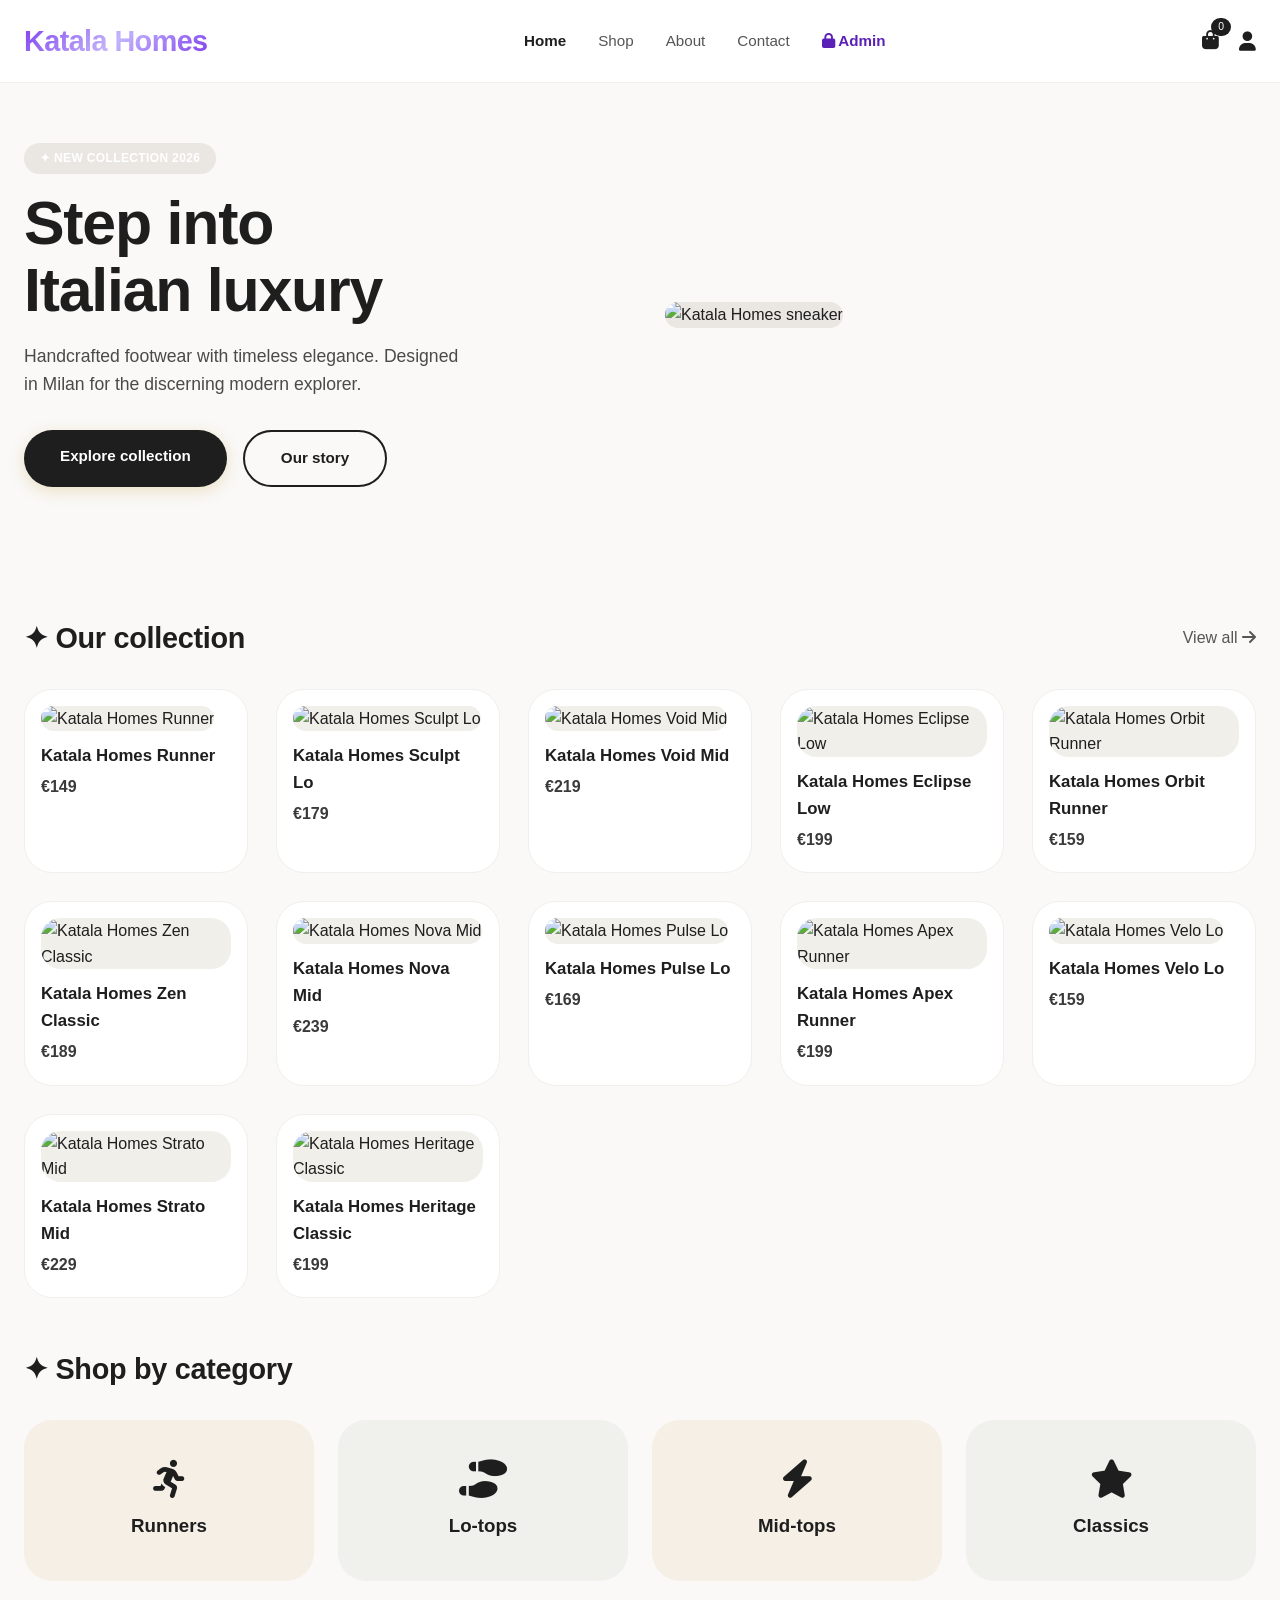
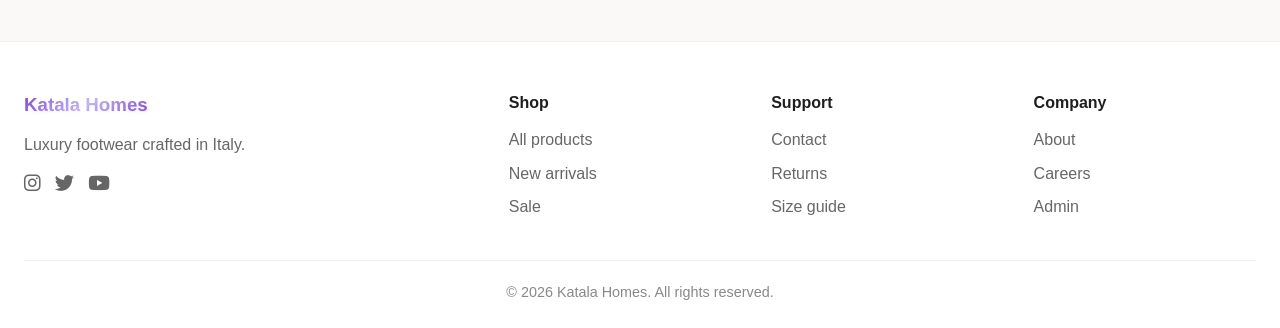
==== index.html @ b0ada4b9 "second commit" ====
<!DOCTYPE html>
<html lang="en">
<head>
    <meta charset="UTF-8" />
    <meta name="viewport" content="width=device-width, initial-scale=1.0" />
    <title>Katala Homes · Luxury Footwear</title>
    <link rel="stylesheet" href="css/style.css" />
    <link rel="stylesheet" href="css/responsive.css" />
    <link rel="stylesheet" href="https://cdnjs.cloudflare.com/ajax/libs/font-awesome/6.0.0-beta3/css/all.min.css" />
</head>
<body>
    <!-- HEADER -->
    <header class="header">
        <div class="container">
            <nav class="navbar">
                <div class="logo">
                    <a href="index.html">
                        
                        <span class="logo-text">Katala Homes</span>
                    </a>
                </div>
                <ul class="nav-links" id="navLinks">
                    <li><a href="index.html" class="active">Home</a></li>
                    <li><a href="products.html">Shop</a></li>
                    <li><a href="about.html">About</a></li>
                    <li><a href="contact.html">Contact</a></li>
                    <li><a href="admin/login.html" style="color: var(--gold-dark); font-weight: 600;"><i class="fas fa-lock"></i> Admin</a></li>
                </ul>
                <div class="nav-actions">
                    <a href="cart.html"><i class="fas fa-shopping-bag"></i> <span class="cart-count">0</span></a>
                    <i class="fas fa-user" id="userIcon"></i>
                    <i class="fas fa-bars" id="menuToggle"></i>
                </div>
            </nav>
        </div>
    </header>

    <!-- HERO -->
    <section class="hero">
        <div class="container hero-grid">
            <div class="hero-content">
                <span class="hero-badge">✦ NEW COLLECTION 2026</span>
                <h1>Step into <br />Italian luxury</h1>
                <p>Handcrafted footwear with timeless elegance. Designed in Milan for the discerning modern explorer.</p>
                <div class="hero-buttons">
                    <a href="products.html" class="btn btn-primary">Explore collection</a>
                    <a href="about.html" class="btn btn-outline">Our story</a>
                </div>
            </div>
            <div class="hero-image">
                <img src="https://images.unsplash.com/photo-1549298916-b41d501d3772?w=600&h=400&fit=crop" alt="Katala Homes sneaker" />
            </div>
        </div>
    </section>

    <!-- ALL PRODUCTS -->
    <section class="featured">
        <div class="container">
            <div class="section-header">
                <h2>✦ Our collection</h2>
                <a href="products.html" class="view-all">View all <i class="fas fa-arrow-right"></i></a>
            </div>
            <div class="product-grid" id="featuredGrid"></div>
        </div>
    </section>

    <!-- CATEGORIES -->
    <section class="categories">
        <div class="container">
            <div class="section-header">
                <h2>✦ Shop by category</h2>
            </div>
            <div class="category-grid">
                <div class="category-card" style="background: #f5efe6;"><i class="fas fa-running"></i><h3>Runners</h3></div>
                <div class="category-card" style="background: #f0f0ed;"><i class="fas fa-shoe-prints"></i><h3>Lo-tops</h3></div>
                <div class="category-card" style="background: #f5efe6;"><i class="fas fa-bolt"></i><h3>Mid-tops</h3></div>
                <div class="category-card" style="background: #f0f0ed;"><i class="fas fa-star"></i><h3>Classics</h3></div>
            </div>
        </div>
    </section>

    <!-- FOOTER -->
    <footer class="footer">
        <div class="container">
            <div class="footer-grid">
                <div class="footer-col">
                    <h3 style="display:flex;align-items:center;gap:8px;">
                        
                        <span style="background:var(--gold-gradient);-webkit-background-clip:text;-webkit-text-fill-color:transparent;font-weight:800;">Katala Homes</span>
                    </h3>
                    <p>Luxury footwear crafted in Italy.</p>
                    <div class="socials">
                        <a href="#"><i class="fab fa-instagram"></i></a>
                        <a href="#"><i class="fab fa-twitter"></i></a>
                        <a href="#"><i class="fab fa-youtube"></i></a>
                    </div>
                </div>
                <div class="footer-col"><h4>Shop</h4><a href="products.html">All products</a><a href="#">New arrivals</a><a href="#">Sale</a></div>
                <div class="footer-col"><h4>Support</h4><a href="contact.html">Contact</a><a href="#">Returns</a><a href="#">Size guide</a></div>
                <div class="footer-col"><h4>Company</h4><a href="about.html">About</a><a href="#">Careers</a><a href="admin/login.html">Admin</a></div>
            </div>
            <div class="footer-bottom"><p>&copy; 2026 Katala Homes. All rights reserved.</p></div>
        </div>
    </footer>

    <script src="js/app.js"></script>
    <script src="js/products.js"></script>
</body>
</html>
---- css/style.css ----
* {
    margin: 0;
    padding: 0;
    box-sizing: border-box;
}
/* Katala Homes Brand Colors */
:root {
    --gold: #7C3AED;
    --gold-light: #C4B5FD;
    --gold-dark: #5B21B6;
    --gold-gradient: linear-gradient(135deg, #7C3AED 0%, #C4B5FD 50%, #7C3AED 100%);
}

/* Katala Homes Logo Styling */
.logo a {
    font-size: 1.8rem;
    font-weight: 800;
    letter-spacing: -0.02em;
    text-decoration: none;
    display: flex;
    align-items: center;
    gap: 8px;
}

.logo-icon {
    display: inline-flex;
    align-items: center;
    justify-content: center;
    width: 42px;
    height: 42px;
    background: var(--gold-gradient);
    border-radius: 12px;
    color: white;
    font-weight: 900;
    font-size: 1.4rem;
    box-shadow: 0 4px 12px rgba(201, 168, 76, 0.3);
    transition: transform 0.3s ease;
}

.logo-icon:hover {
    transform: scale(1.05);
}

.logo-text {
    background: var(--gold-gradient);
    -webkit-background-clip: text;
    -webkit-text-fill-color: transparent;
    background-clip: text;
    font-weight: 800;
    letter-spacing: -0.02em;
}

.logo-text i {
    -webkit-text-fill-color: var(--gold);
    margin-right: 4px;
}

/* Gold accent for active nav links */
.nav-links a.active {
    color: var(--gold-dark);
    font-weight: 600;
}

.nav-links a:hover {
    color: var(--gold);
}

/* Gold buttons */
.btn-primary {
    background: var(--gold-gradient);
    color: white;
    border: none;
    box-shadow: 0 4px 16px rgba(201, 168, 76, 0.3);
}

.btn-primary:hover {
    background: var(--gold-dark);
    transform: translateY(-2px);
    box-shadow: 0 8px 24px rgba(201, 168, 76, 0.4);
}

.btn-outline {
    background: transparent;
    color: var(--gold-dark);
    border: 2px solid var(--gold);
}

.btn-outline:hover {
    background: var(--gold);
    color: white;
}

/* Gold hero badge */
.hero-badge {
    background: var(--gold-gradient);
    color: white;
    font-weight: 700;
}
body {
    font-family: 'Inter', -apple-system, BlinkMacSystemFont, 'Segoe UI', Roboto, sans-serif;
    background: #faf9f8;
    color: #1e1e1e;
    line-height: 1.6;
}

.container {
    max-width: 1280px;
    margin: 0 auto;
    padding: 0 24px;
}

/* Header */
.header {
    background: white;
    border-bottom: 1px solid #f0efed;
    position: sticky;
    top: 0;
    z-index: 100;
}

.navbar {
    display: flex;
    justify-content: space-between;
    align-items: center;
    padding: 18px 0;
    flex-wrap: wrap;
}

.logo a {
    font-size: 1.8rem;
    font-weight: 800;
    letter-spacing: -0.02em;
    color: #1e1e1e;
    text-decoration: none;
}

.logo i {
    margin-right: 6px;
}

.nav-links {
    display: flex;
    gap: 32px;
    list-style: none;
}

.nav-links a {
    text-decoration: none;
    color: #555;
    font-weight: 500;
    transition: 0.2s;
    font-size: 0.95rem;
}

.nav-links a:hover,
.nav-links a.active {
    color: #1e1e1e;
}

.nav-actions {
    display: flex;
    gap: 20px;
    font-size: 1.2rem;
    align-items: center;
}

.nav-actions a {
    color: #1e1e1e;
    text-decoration: none;
    position: relative;
}

.cart-count {
    background: #1e1e1e;
    color: white;
    font-size: 0.65rem;
    padding: 1px 7px;
    border-radius: 20px;
    position: absolute;
    top: -8px;
    right: -12px;
}

#menuToggle {
    display: none;
    cursor: pointer;
}

/* Buttons */
.btn {
    display: inline-block;
    padding: 14px 36px;
    border-radius: 60px;
    font-weight: 600;
    text-decoration: none;
    border: none;
    cursor: pointer;
    transition: 0.25s;
    font-size: 0.95rem;
}

.btn-primary {
    background: #1e1e1e;
    color: white;
}

.btn-primary:hover {
    background: #3a3a3a;
    transform: translateY(-2px);
    box-shadow: 0 12px 24px -10px rgba(0,0,0,0.2);
}

.btn-outline {
    background: transparent;
    color: #1e1e1e;
    border: 2px solid #1e1e1e;
}

.btn-outline:hover {
    background: #1e1e1e;
    color: white;
}

/* Hero */
.hero {
    padding: 60px 0 80px;
}

.hero-grid {
    display: grid;
    grid-template-columns: 1fr 1fr;
    gap: 50px;
    align-items: center;
}

.hero-badge {
    display: inline-block;
    background: #eae7e2;
    padding: 6px 16px;
    border-radius: 40px;
    font-size: 0.75rem;
    font-weight: 600;
    letter-spacing: 0.03em;
    text-transform: uppercase;
    margin-bottom: 16px;
}

.hero-content h1 {
    font-size: 3.8rem;
    font-weight: 800;
    line-height: 1.1;
    letter-spacing: -0.02em;
    margin-bottom: 18px;
}

.hero-content p {
    color: #4a4a4a;
    font-size: 1.1rem;
    max-width: 440px;
    margin-bottom: 32px;
}

.hero-buttons {
    display: flex;
    gap: 16px;
    flex-wrap: wrap;
}

.hero-image img {
    width: 100%;
    height: auto;
    border-radius: 40px;
    background: #eae7e2;
}

/* Product Grid */
.section-header {
    display: flex;
    justify-content: space-between;
    align-items: center;
    margin: 48px 0 28px;
}

.section-header h2 {
    font-size: 1.8rem;
    font-weight: 700;
    letter-spacing: -0.01em;
}

.view-all {
    color: #555;
    text-decoration: none;
    font-weight: 500;
    transition: 0.2s;
}

.view-all:hover {
    color: #1e1e1e;
}

.product-grid {
    display: grid;
    grid-template-columns: repeat(auto-fill, minmax(220px, 1fr));
    gap: 28px;
    margin-bottom: 40px;
}
.product-card {
    background: white;
    border-radius: 28px;
    padding: 16px 16px 20px;
    border: 1px solid #f0efed;
    transition: 0.25s ease;
    text-decoration: none;
    color: inherit;
    display: block;
}

.product-card:hover {
    transform: translateY(-8px);
    box-shadow: 0 24px 40px -12px rgba(0,0,0,0.12);
    border-color: #ddd;
}

.product-card img {
    width: 100%;
    aspect-ratio: 1/1;
    object-fit: cover;
    border-radius: 20px;
    background: #f1efe9;
}

.product-card .product-name {
    font-weight: 700;
    font-size: 1.05rem;
    margin-top: 12px;
}

.product-card .product-price {
    color: #3a3a3a;
    font-weight: 600;
    margin-top: 4px;
}

/* Categories */
.category-grid {
    display: grid;
    grid-template-columns: repeat(auto-fit, minmax(180px, 1fr));
    gap: 24px;
    margin-bottom: 60px;
}

.category-card {
    padding: 40px 20px;
    border-radius: 28px;
    text-align: center;
    transition: 0.25s;
    cursor: pointer;
}

.category-card:hover {
    transform: translateY(-4px);
    box-shadow: 0 12px 24px -8px rgba(0,0,0,0.1);
}

.category-card i {
    font-size: 2.4rem;
    margin-bottom: 12px;
}

.category-card h3 {
    font-weight: 600;
}

/* Page Header */
.page-header {
    padding: 40px 0 20px;
    background: white;
    border-bottom: 1px solid #f0efed;
}

.page-header h1 {
    font-size: 2.4rem;
    font-weight: 700;
}

.page-header p {
    color: #666;
}

/* Products Page */
.filter-bar {
    display: flex;
    justify-content: space-between;
    align-items: center;
    flex-wrap: wrap;
    gap: 16px;
    padding: 20px 0;
}

.filter-group {
    display: flex;
    gap: 12px;
}

.filter-group select {
    padding: 10px 20px;
    border: 1px solid #ddd;
    border-radius: 60px;
    background: white;
    font-family: inherit;
    cursor: pointer;
}

.product-count {
    color: #666;
    font-weight: 500;
}

/* Product Detail */
.product-detail {
    padding: 40px 0 60px;
}

.product-detail-grid {
    display: grid;
    grid-template-columns: 1fr 1fr;
    gap: 50px;
}

.product-detail-image img {
    width: 100%;
    border-radius: 40px;
    background: #eae7e2;
}

.product-detail-info h1 {
    font-size: 2.8rem;
    font-weight: 700;
    letter-spacing: -0.02em;
}

.product-detail-info .price {
    font-size: 2rem;
    font-weight: 700;
    margin: 16px 0 24px;
}

.product-detail-info .description {
    color: #4a4a4a;
    margin-bottom: 28px;
    max-width: 400px;
}

.size-selector {
    display: flex;
    gap: 10px;
    margin: 20px 0;
}

.size-selector button {
    padding: 10px 18px;
    border: 1px solid #ddd;
    border-radius: 60px;
    background: white;
    cursor: pointer;
    font-weight: 500;
}

.size-selector button:hover {
    border-color: #1e1e1e;
}

/* Cart Page */
.cart-page {
    padding: 40px 0 60px;
}

.cart-grid {
    display: grid;
    grid-template-columns: 2fr 1fr;
    gap: 40px;
}

.cart-items .empty-cart {
    padding: 40px 0;
    color: #666;
}

.cart-item {
    display: flex;
    gap: 20px;
    padding: 20px 0;
    border-bottom: 1px solid #f0efed;
}

.cart-item img {
    width: 80px;
    height: 80px;
    border-radius: 16px;
    background: #eae7e2;
}

.cart-item-info {
    flex: 1;
}

.cart-item-info h4 {
    font-weight: 600;
}

.cart-item-info .price {
    color: #666;
}

.cart-item-remove {
    color: #b33;
    cursor: pointer;
    background: none;
    border: none;
}

.cart-summary {
    background: white;
    padding: 24px;
    border-radius: 28px;
    border: 1px solid #f0efed;
    height: fit-content;
}

.cart-summary h3 {
    margin-bottom: 20px;
}

.summary-row {
    display: flex;
    justify-content: space-between;
    padding: 10px 0;
}

.summary-row.total {
    font-weight: 700;
    font-size: 1.2rem;
    border-top: 1px solid #ddd;
    margin-top: 10px;
    padding-top: 16px;
}

/* Checkout */
.checkout-page {
    padding: 40px 0 60px;
}

.checkout-grid {
    display: grid;
    grid-template-columns: 2fr 1fr;
    gap: 40px;
}

.checkout-form {
    background: white;
    padding: 32px;
    border-radius: 28px;
    border: 1px solid #f0efed;
}

.form-section {
    margin-bottom: 28px;
}

.form-section h3 {
    margin-bottom: 16px;
}

.form-row {
    display: grid;
    grid-template-columns: 1fr 1fr;
    gap: 12px;
}

.checkout-form input,
.checkout-form select,
.checkout-form textarea {
    width: 100%;
    padding: 12px 16px;
    border: 1px solid #ddd;
    border-radius: 60px;
    font-family: inherit;
    margin-bottom: 12px;
}

.checkout-form textarea {
    border-radius: 20px;
    resize: vertical;
}

.payment-options {
    display: flex;
    gap: 24px;
    margin: 12px 0;
}

.order-summary {
    background: white;
    padding: 24px;
    border-radius: 28px;
    border: 1px solid #f0efed;
    height: fit-content;
}

/* About Page */
.about-page {
    padding: 40px 0 60px;
}

.about-grid {
    display: grid;
    grid-template-columns: 1fr 1fr;
    gap: 50px;
    align-items: center;
}

.about-content h2 {
    font-size: 2rem;
    font-weight: 700;
    margin-bottom: 16px;
}

.about-content p {
    color: #4a4a4a;
    margin-bottom: 16px;
}

.stats {
    display: grid;
    grid-template-columns: repeat(3, 1fr);
    gap: 20px;
    margin-top: 24px;
}

.stats div span {
    font-size: 1.8rem;
    font-weight: 700;
    display: block;
}

.stats div p {
    color: #888;
    font-size: 0.9rem;
    margin-top: 4px;
}

.about-image img {
    width: 100%;
    border-radius: 40px;
    background: #eae7e2;
}

/* Contact Page */
.contact-page {
    padding: 40px 0 60px;
}

.contact-grid {
    display: grid;
    grid-template-columns: 1fr 2fr;
    gap: 40px;
}

.contact-info h3 {
    font-size: 1.4rem;
    margin-bottom: 20px;
}

.contact-item {
    display: flex;
    align-items: center;
    gap: 14px;
    margin-bottom: 16px;
}

.contact-item i {
    width: 20px;
    color: #1e1e1e;
}

.contact-form {
    background: white;
    padding: 32px;
    border-radius: 28px;
    border: 1px solid #f0efed;
}

.contact-form input,
.contact-form textarea {
    width: 100%;
    padding: 12px 16px;
    border: 1px solid #ddd;
    border-radius: 60px;
    font-family: inherit;
    margin-bottom: 12px;
}

.contact-form textarea {
    border-radius: 20px;
    resize: vertical;
}

/* Footer */
.footer {
    background: white;
    border-top: 1px solid #f0efed;
    padding: 48px 0 24px;
    margin-top: 40px;
}

.footer-grid {
    display: grid;
    grid-template-columns: 2fr 1fr 1fr 1fr;
    gap: 40px;
    margin-bottom: 32px;
}

.footer-col h3,
.footer-col h4 {
    margin-bottom: 12px;
}

.footer-col p {
    color: #666;
    margin-bottom: 12px;
}

.footer-col a {
    display: block;
    color: #666;
    text-decoration: none;
    margin-bottom: 8px;
    transition: 0.2s;
}

.footer-col a:hover {
    color: #1e1e1e;
}

.socials {
    display: flex;
    gap: 14px;
}

.socials a {
    color: #666;
    font-size: 1.2rem;
}

.footer-bottom {
    border-top: 1px solid #f0efed;
    padding-top: 20px;
    text-align: center;
    color: #888;
    font-size: 0.9rem;
}


@media (min-width: 1400px) {
    .product-grid {
        grid-template-columns: repeat(4, 1fr);
    }
}

@media (max-width: 1024px) {
    .product-grid {
        grid-template-columns: repeat(3, 1fr);
    }
}

@media (max-width: 768px) {
    .product-grid {
        grid-template-columns: repeat(2, 1fr);
        gap: 16px;
    }
}

@media (max-width: 480px) {
    .product-grid {
        grid-template-columns: repeat(2, 1fr);
        gap: 12px;
    }
}
---- css/responsive.css ----
/* Tablet */
@media (max-width: 1024px) {
    .hero-grid {
        grid-template-columns: 1fr;
    }
    .hero-content h1 {
        font-size: 2.8rem;
    }
    .product-detail-grid {
        grid-template-columns: 1fr;
    }
    .about-grid {
        grid-template-columns: 1fr;
    }
    .contact-grid {
        grid-template-columns: 1fr;
    }
    .cart-grid {
        grid-template-columns: 1fr;
    }
    .checkout-grid {
        grid-template-columns: 1fr;
    }
    .admin-content-grid {
        grid-template-columns: 1fr;
    }
    .footer-grid {
        grid-template-columns: 1fr 1fr;
    }
}

/* Mobile */
@media (max-width: 768px) {
    .nav-links {
        display: none;
        flex-direction: column;
        width: 100%;
        padding: 16px 0;
        gap: 12px;
    }
    .nav-links.open {
        display: flex;
    }
    #menuToggle {
        display: block;
    }
    .hero-content h1 {
        font-size: 2.2rem;
    }
    .hero-buttons {
        flex-direction: column;
    }
    .hero-buttons .btn {
        text-align: center;
    }
    .product-grid {
        grid-template-columns: repeat(auto-fill, minmax(160px, 1fr));
        gap: 16px;
    }
    .category-grid {
        grid-template-columns: 1fr 1fr;
    }
    .stats {
        grid-template-columns: 1fr;
    }
    .admin-sidebar {
        width: 60px;
        padding: 16px 8px;
    }
    .admin-sidebar .admin-brand span {
        display: none;
    }
    .admin-sidebar .admin-nav a span {
        display: none;
    }
    .admin-sidebar .admin-nav a i {
        margin-right: 0;
    }
    .admin-main {
        padding: 16px;
    }
    .filter-bar {
        flex-direction: column;
        align-items: flex-start;
    }
    .filter-group {
        flex-wrap: wrap;
    }
    .form-row {
        grid-template-columns: 1fr;
    }
    .footer-grid {
        grid-template-columns: 1fr;
    }
}

/* Small Mobile */
@media (max-width: 480px) {
    .container {
        padding: 0 16px;
    }
    .product-grid {
        grid-template-columns: 1fr 1fr;
        gap: 12px;
    }
    .product-card {
        padding: 12px;
    }
    .admin-table-wrapper {
        overflow-x: auto;
    }
}
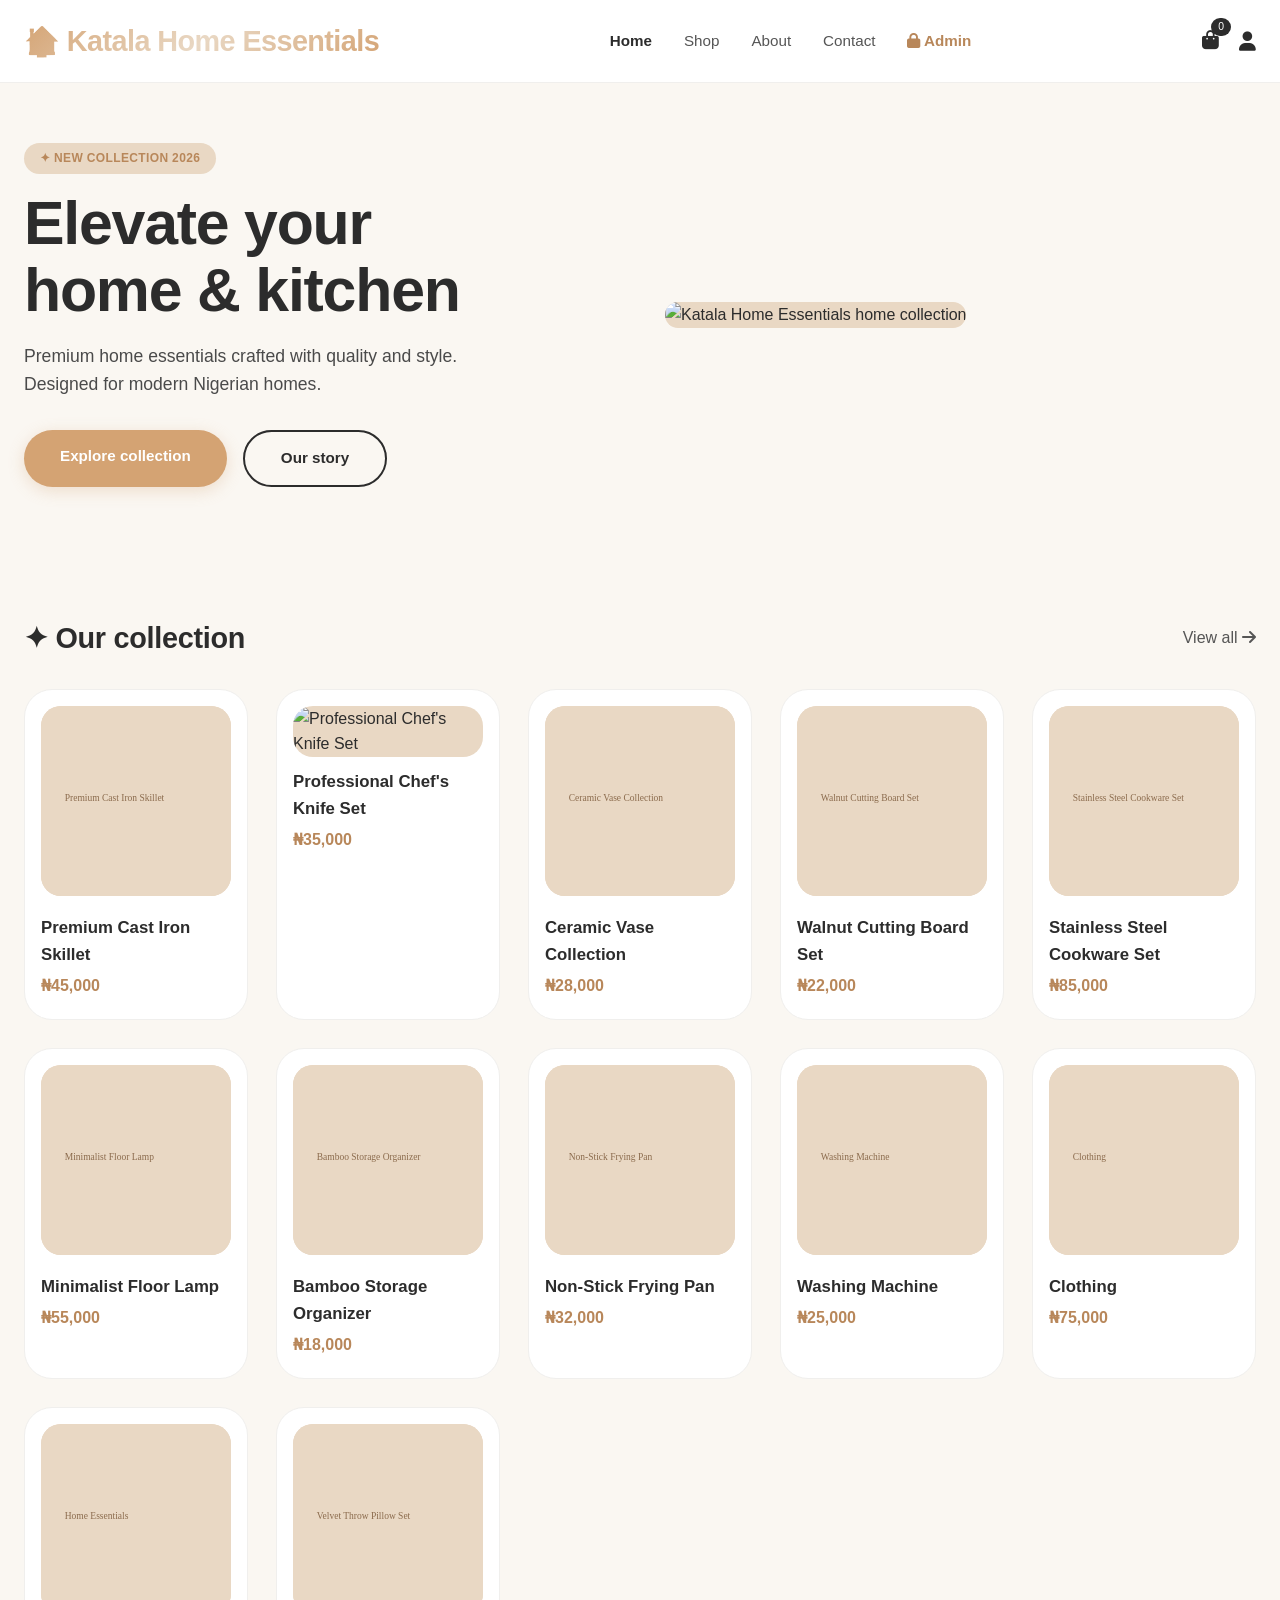
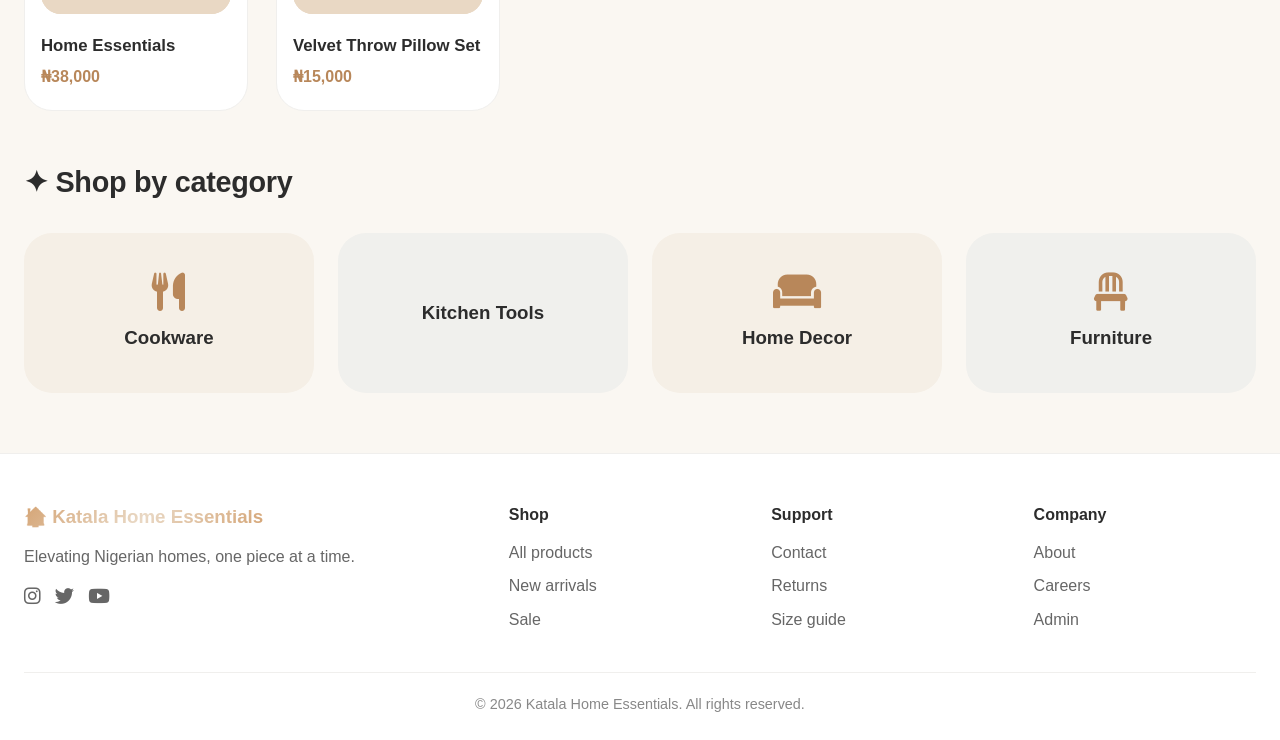
==== commit cda61b85: "katala fixed" ====
--- a/index.html
+++ b/index.html
@@ -3,7 +3,7 @@
 <head>
     <meta charset="UTF-8" />
     <meta name="viewport" content="width=device-width, initial-scale=1.0" />
-    <title>Katala Homes · Luxury Footwear</title>
+    <title>Katala Home Essentials · Premium Home & Kitchen</title>
     <link rel="stylesheet" href="css/style.css" />
     <link rel="stylesheet" href="css/responsive.css" />
     <link rel="stylesheet" href="https://cdnjs.cloudflare.com/ajax/libs/font-awesome/6.0.0-beta3/css/all.min.css" />
@@ -15,8 +15,7 @@
             <nav class="navbar">
                 <div class="logo">
                     <a href="index.html">
-                        
-                        <span class="logo-text">Katala Homes</span>
+                        <span class="logo-text">🏠 Katala Home Essentials</span>
                     </a>
                 </div>
                 <ul class="nav-links" id="navLinks">
@@ -40,16 +39,16 @@
         <div class="container hero-grid">
             <div class="hero-content">
                 <span class="hero-badge">✦ NEW COLLECTION 2026</span>
-                <h1>Step into <br />Italian luxury</h1>
-                <p>Handcrafted footwear with timeless elegance. Designed in Milan for the discerning modern explorer.</p>
+                <h1>Elevate your <br />home & kitchen</h1>
+                <p>Premium home essentials crafted with quality and style. Designed for modern Nigerian homes.</p>
                 <div class="hero-buttons">
                     <a href="products.html" class="btn btn-primary">Explore collection</a>
                     <a href="about.html" class="btn btn-outline">Our story</a>
                 </div>
             </div>
-            <div class="hero-image">
-                <img src="https://images.unsplash.com/photo-1549298916-b41d501d3772?w=600&h=400&fit=crop" alt="Katala Homes sneaker" />
-            </div>
+   <div class="hero-image">
+  <img src="https://images.unsplash.com/photo-1578500351865-d6c3706f46bc?w=600&h=400&fit=crop&crop=center" alt="Katala Home Essentials home collection" />
+</div>
         </div>
     </section>
 
@@ -71,10 +70,10 @@
                 <h2>✦ Shop by category</h2>
             </div>
             <div class="category-grid">
-                <div class="category-card" style="background: #f5efe6;"><i class="fas fa-running"></i><h3>Runners</h3></div>
-                <div class="category-card" style="background: #f0f0ed;"><i class="fas fa-shoe-prints"></i><h3>Lo-tops</h3></div>
-                <div class="category-card" style="background: #f5efe6;"><i class="fas fa-bolt"></i><h3>Mid-tops</h3></div>
-                <div class="category-card" style="background: #f0f0ed;"><i class="fas fa-star"></i><h3>Classics</h3></div>
+                <div class="category-card" style="background: #f5efe6;"><i class="fas fa-utensils"></i><h3>Cookware</h3></div>
+                <div class="category-card" style="background: #f0f0ed;"><i class="fas fa-kitchen-set"></i><h3>Kitchen Tools</h3></div>
+                <div class="category-card" style="background: #f5efe6;"><i class="fas fa-couch"></i><h3>Home Decor</h3></div>
+                <div class="category-card" style="background: #f0f0ed;"><i class="fas fa-chair"></i><h3>Furniture</h3></div>
             </div>
         </div>
     </section>
@@ -85,10 +84,9 @@
             <div class="footer-grid">
                 <div class="footer-col">
                     <h3 style="display:flex;align-items:center;gap:8px;">
-                        
-                        <span style="background:var(--gold-gradient);-webkit-background-clip:text;-webkit-text-fill-color:transparent;font-weight:800;">Katala Homes</span>
+                        <span style="background:var(--gold-gradient);-webkit-background-clip:text;-webkit-text-fill-color:transparent;font-weight:800;">🏠 Katala Home Essentials</span>
                     </h3>
-                    <p>Luxury footwear crafted in Italy.</p>
+                    <p>Elevating Nigerian homes, one piece at a time.</p>
                     <div class="socials">
                         <a href="#"><i class="fab fa-instagram"></i></a>
                         <a href="#"><i class="fab fa-twitter"></i></a>
@@ -99,7 +97,7 @@
                 <div class="footer-col"><h4>Support</h4><a href="contact.html">Contact</a><a href="#">Returns</a><a href="#">Size guide</a></div>
                 <div class="footer-col"><h4>Company</h4><a href="about.html">About</a><a href="#">Careers</a><a href="admin/login.html">Admin</a></div>
             </div>
-            <div class="footer-bottom"><p>&copy; 2026 Katala Homes. All rights reserved.</p></div>
+            <div class="footer-bottom"><p>&copy; 2026 Katala Home Essentials. All rights reserved.</p></div>
         </div>
     </footer>
 
--- a/css/style.css
+++ b/css/style.css
@@ -3,12 +3,16 @@
     padding: 0;
     box-sizing: border-box;
 }
-/* Katala Homes Brand Colors */
+
+/* Katala Home Essentials Brand Colors - Warm Home Theme */
 :root {
-    --gold: #7C3AED;
-    --gold-light: #C4B5FD;
-    --gold-dark: #5B21B6;
-    --gold-gradient: linear-gradient(135deg, #7C3AED 0%, #C4B5FD 50%, #7C3AED 100%);
+    --gold: #D4A373;
+    --gold-light: #E9D8C4;
+    --gold-dark: #B8875A;
+    --gold-gradient: linear-gradient(135deg, #D4A373 0%, #E9D8C4 50%, #D4A373 100%);
+    --warm-brown: #8B6B4D;
+    --cream: #FAF7F2;
+    --charcoal: #2C2C2C;
 }
 
 /* Katala Homes Logo Styling */
@@ -33,7 +37,7 @@
     color: white;
     font-weight: 900;
     font-size: 1.4rem;
-    box-shadow: 0 4px 12px rgba(201, 168, 76, 0.3);
+    box-shadow: 0 4px 12px rgba(212, 163, 115, 0.3);
     transition: transform 0.3s ease;
 }
 
@@ -70,13 +74,13 @@
     background: var(--gold-gradient);
     color: white;
     border: none;
-    box-shadow: 0 4px 16px rgba(201, 168, 76, 0.3);
+    box-shadow: 0 4px 16px rgba(212, 163, 115, 0.3);
 }
 
 .btn-primary:hover {
     background: var(--gold-dark);
     transform: translateY(-2px);
-    box-shadow: 0 8px 24px rgba(201, 168, 76, 0.4);
+    box-shadow: 0 8px 24px rgba(212, 163, 115, 0.4);
 }
 
 .btn-outline {
@@ -96,10 +100,11 @@
     color: white;
     font-weight: 700;
 }
+
 body {
     font-family: 'Inter', -apple-system, BlinkMacSystemFont, 'Segoe UI', Roboto, sans-serif;
-    background: #faf9f8;
-    color: #1e1e1e;
+    background: var(--cream);
+    color: var(--charcoal);
     line-height: 1.6;
 }
 
@@ -130,7 +135,7 @@
     font-size: 1.8rem;
     font-weight: 800;
     letter-spacing: -0.02em;
-    color: #1e1e1e;
+    color: var(--charcoal);
     text-decoration: none;
 }
 
@@ -154,7 +159,7 @@
 
 .nav-links a:hover,
 .nav-links a.active {
-    color: #1e1e1e;
+    color: var(--charcoal);
 }
 
 .nav-actions {
@@ -165,13 +170,13 @@
 }
 
 .nav-actions a {
-    color: #1e1e1e;
+    color: var(--charcoal);
     text-decoration: none;
     position: relative;
 }
 
 .cart-count {
-    background: #1e1e1e;
+    background: var(--charcoal);
     color: white;
     font-size: 0.65rem;
     padding: 1px 7px;
@@ -200,30 +205,31 @@
 }
 
 .btn-primary {
-    background: #1e1e1e;
+    background: var(--gold);
     color: white;
 }
 
 .btn-primary:hover {
-    background: #3a3a3a;
+    background: var(--gold-dark);
     transform: translateY(-2px);
     box-shadow: 0 12px 24px -10px rgba(0,0,0,0.2);
 }
 
 .btn-outline {
     background: transparent;
-    color: #1e1e1e;
-    border: 2px solid #1e1e1e;
+    color: var(--charcoal);
+    border: 2px solid var(--charcoal);
 }
 
 .btn-outline:hover {
-    background: #1e1e1e;
+    background: var(--charcoal);
     color: white;
 }
 
 /* Hero */
 .hero {
     padding: 60px 0 80px;
+    background: var(--cream);
 }
 
 .hero-grid {
@@ -235,7 +241,7 @@
 
 .hero-badge {
     display: inline-block;
-    background: #eae7e2;
+    background: var(--gold-light);
     padding: 6px 16px;
     border-radius: 40px;
     font-size: 0.75rem;
@@ -243,6 +249,7 @@
     letter-spacing: 0.03em;
     text-transform: uppercase;
     margin-bottom: 16px;
+    color: var(--gold-dark);
 }
 
 .hero-content h1 {
@@ -251,6 +258,7 @@
     line-height: 1.1;
     letter-spacing: -0.02em;
     margin-bottom: 18px;
+    color: var(--charcoal);
 }
 
 .hero-content p {
@@ -270,7 +278,7 @@
     width: 100%;
     height: auto;
     border-radius: 40px;
-    background: #eae7e2;
+    background: var(--gold-light);
 }
 
 /* Product Grid */
@@ -285,6 +293,7 @@
     font-size: 1.8rem;
     font-weight: 700;
     letter-spacing: -0.01em;
+    color: var(--charcoal);
 }
 
 .view-all {
@@ -295,7 +304,7 @@
 }
 
 .view-all:hover {
-    color: #1e1e1e;
+    color: var(--charcoal);
 }
 
 .product-grid {
@@ -304,6 +313,7 @@
     gap: 28px;
     margin-bottom: 40px;
 }
+
 .product-card {
     background: white;
     border-radius: 28px;
@@ -318,7 +328,7 @@
 .product-card:hover {
     transform: translateY(-8px);
     box-shadow: 0 24px 40px -12px rgba(0,0,0,0.12);
-    border-color: #ddd;
+    border-color: var(--gold);
 }
 
 .product-card img {
@@ -326,17 +336,18 @@
     aspect-ratio: 1/1;
     object-fit: cover;
     border-radius: 20px;
-    background: #f1efe9;
+    background: var(--gold-light);
 }
 
 .product-card .product-name {
     font-weight: 700;
     font-size: 1.05rem;
     margin-top: 12px;
+    color: var(--charcoal);
 }
 
 .product-card .product-price {
-    color: #3a3a3a;
+    color: var(--gold-dark);
     font-weight: 600;
     margin-top: 4px;
 }
@@ -365,10 +376,12 @@
 .category-card i {
     font-size: 2.4rem;
     margin-bottom: 12px;
+    color: var(--gold-dark);
 }
 
 .category-card h3 {
     font-weight: 600;
+    color: var(--charcoal);
 }
 
 /* Page Header */
@@ -381,6 +394,7 @@
 .page-header h1 {
     font-size: 2.4rem;
     font-weight: 700;
+    color: var(--charcoal);
 }
 
 .page-header p {
@@ -416,7 +430,7 @@
     font-weight: 500;
 }
 
-/* Product Detail */
+/* Product Detail - Updated for Home Essentials */
 .product-detail {
     padding: 40px 0 60px;
 }
@@ -430,19 +444,21 @@
 .product-detail-image img {
     width: 100%;
     border-radius: 40px;
-    background: #eae7e2;
+    background: var(--gold-light);
 }
 
 .product-detail-info h1 {
     font-size: 2.8rem;
     font-weight: 700;
     letter-spacing: -0.02em;
+    color: var(--charcoal);
 }
 
 .product-detail-info .price {
     font-size: 2rem;
     font-weight: 700;
     margin: 16px 0 24px;
+    color: var(--gold-dark);
 }
 
 .product-detail-info .description {
@@ -451,23 +467,21 @@
     max-width: 400px;
 }
 
-.size-selector {
-    display: flex;
-    gap: 10px;
+.product-attributes {
     margin: 20px 0;
-}
-
-.size-selector button {
-    padding: 10px 18px;
-    border: 1px solid #ddd;
-    border-radius: 60px;
-    background: white;
-    cursor: pointer;
-    font-weight: 500;
-}
-
-.size-selector button:hover {
-    border-color: #1e1e1e;
+    padding: 16px;
+    background: var(--cream);
+    border-radius: 16px;
+    border: 1px solid var(--gold-light);
+}
+
+.product-attributes div {
+    padding: 6px 0;
+    color: var(--charcoal);
+}
+
+.product-attributes strong {
+    color: var(--gold-dark);
 }
 
 /* Cart Page */
@@ -497,7 +511,8 @@
     width: 80px;
     height: 80px;
     border-radius: 16px;
-    background: #eae7e2;
+    background: var(--gold-light);
+    object-fit: cover;
 }
 
 .cart-item-info {
@@ -506,10 +521,11 @@
 
 .cart-item-info h4 {
     font-weight: 600;
+    color: var(--charcoal);
 }
 
 .cart-item-info .price {
-    color: #666;
+    color: var(--gold-dark);
 }
 
 .cart-item-remove {
@@ -529,6 +545,7 @@
 
 .cart-summary h3 {
     margin-bottom: 20px;
+    color: var(--charcoal);
 }
 
 .summary-row {
@@ -543,6 +560,7 @@
     border-top: 1px solid #ddd;
     margin-top: 10px;
     padding-top: 16px;
+    color: var(--gold-dark);
 }
 
 /* Checkout */
@@ -569,6 +587,7 @@
 
 .form-section h3 {
     margin-bottom: 16px;
+    color: var(--charcoal);
 }
 
 .form-row {
@@ -623,6 +642,7 @@
     font-size: 2rem;
     font-weight: 700;
     margin-bottom: 16px;
+    color: var(--charcoal);
 }
 
 .about-content p {
@@ -641,6 +661,7 @@
     font-size: 1.8rem;
     font-weight: 700;
     display: block;
+    color: var(--gold-dark);
 }
 
 .stats div p {
@@ -652,7 +673,7 @@
 .about-image img {
     width: 100%;
     border-radius: 40px;
-    background: #eae7e2;
+    background: var(--gold-light);
 }
 
 /* Contact Page */
@@ -669,6 +690,7 @@
 .contact-info h3 {
     font-size: 1.4rem;
     margin-bottom: 20px;
+    color: var(--charcoal);
 }
 
 .contact-item {
@@ -680,7 +702,7 @@
 
 .contact-item i {
     width: 20px;
-    color: #1e1e1e;
+    color: var(--gold-dark);
 }
 
 .contact-form {
@@ -723,6 +745,7 @@
 .footer-col h3,
 .footer-col h4 {
     margin-bottom: 12px;
+    color: var(--charcoal);
 }
 
 .footer-col p {
@@ -739,7 +762,7 @@
 }
 
 .footer-col a:hover {
-    color: #1e1e1e;
+    color: var(--gold-dark);
 }
 
 .socials {
@@ -750,6 +773,10 @@
 .socials a {
     color: #666;
     font-size: 1.2rem;
+}
+
+.socials a:hover {
+    color: var(--gold-dark);
 }
 
 .footer-bottom {
@@ -760,7 +787,6 @@
     font-size: 0.9rem;
 }
 
-
 @media (min-width: 1400px) {
     .product-grid {
         grid-template-columns: repeat(4, 1fr);
